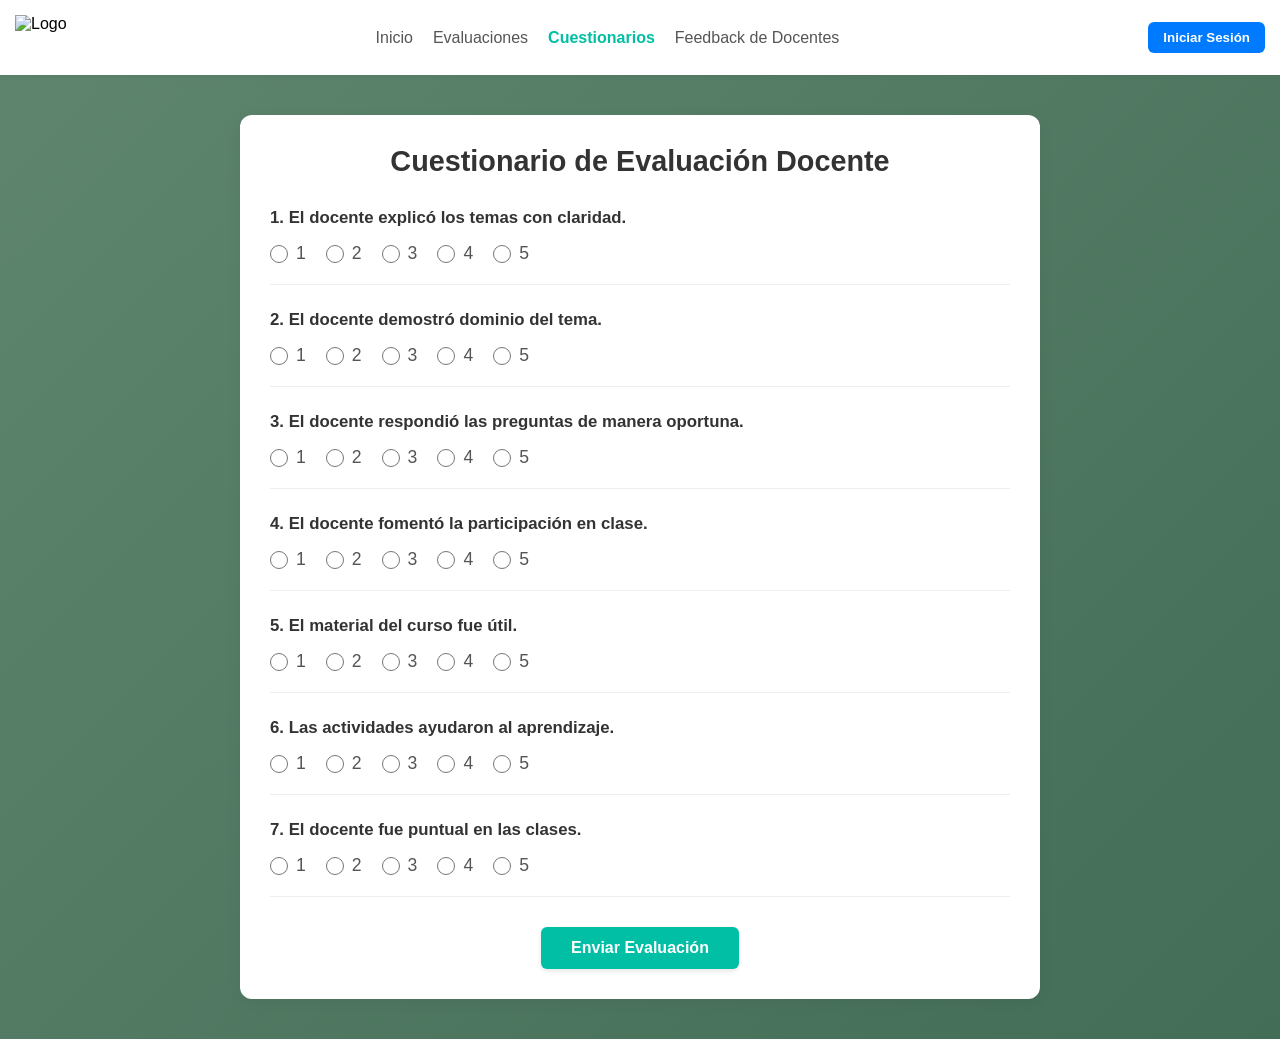
==== cuestionarios.html @ 625b2943 "hasta aqui funciona todo" ====
<!DOCTYPE html>
<html lang="es">
<head>
    <meta charset="UTF-8">
    <meta name="viewport" content="width=device-width, initial-scale=1.0">
    <title>Cuestionario de Evaluación Docente</title>
    <link rel="stylesheet" href="styles.css">
    <style>
        .survey-container {
            max-width: 800px;
            margin: 40px auto;
            background: #fff;
            padding: 30px;
            border-radius: 12px;
            box-shadow: 0 4px 15px rgba(0,0,0,0.05);
            font-family: inherit;
        }
        .survey-title {
            text-align: center;
            color: #333;
            margin-bottom: 30px;
            font-size: 1.8rem;
            font-weight: bold;
        }
        .question-block {
            margin-bottom: 25px;
            padding-bottom: 20px;
            border-bottom: 1px solid #eee;
        }
        .question-text {
            font-size: 1.05rem;
            font-weight: bold;
            color: #333;
            margin-bottom: 15px;
        }
        .options-group {
            display: flex;
            gap: 20px;
            align-items: center;
            flex-wrap: wrap;
        }
        .option-label {
            display: flex;
            align-items: center;
            gap: 8px;
            cursor: pointer;
            font-size: 1.1rem;
            color: #555;
        }
        .option-label input[type="radio"] {
            width: 18px;
            height: 18px;
            accent-color: #00bfa5;
            cursor: pointer;
        }
        .btn-submit-container {
            text-align: center;
            margin-top: 30px;
        }
    </style>
</head>
<body>

    <!-- Tu barra de navegación superior (Mantén la misma que tienes en tus otros archivos) -->
    <header style="background:#fff; padding:15px; box-shadow:0 2px 5px rgba(0,0,0,0.05); display:flex; justify-content:space-between; align-items:center;">
        <div class="logo"><img src="logo.png" alt="Logo" style="height:40px;"></div>
        <nav style="display:flex; gap:20px;">
            <a href="index.html" style="text-decoration:none; color:#555;">Inicio</a>
            <a href="evaluaciones.html" style="text-decoration:none; color:#555;">Evaluaciones</a>
            <a href="cuestionarios.html" style="text-decoration:none; color:#00bfa5; font-weight:bold;">Cuestionarios</a>
            <a href="feedback.html" style="text-decoration:none; color:#555;">Feedback de Docentes</a>
        </nav>
        <button class="btn-login" style="background:#007bff; color:#fff; border:none; padding:8px 15px; border-radius:6px; cursor:pointer;">Iniciar Sesión</button>
    </header>

    <!-- Contenedor del Cuestionario -->
    <main class="survey-container">
        <h1 class="survey-title">Cuestionario de Evaluación Docente</h1>
        
        <form id="evaluation-form">
            <!-- Pregunta 1 -->
            <div class="question-block">
                <p class="question-text">1. El docente explicó los temas con claridad.</p>
                <div class="options-group">
                    <label class="option-label"><input type="radio" name="q1" value="1"> 1</label>
                    <label class="option-label"><input type="radio" name="q1" value="2"> 2</label>
                    <label class="option-label"><input type="radio" name="q1" value="3"> 3</label>
                    <label class="option-label"><input type="radio" name="q1" value="4"> 4</label>
                    <label class="option-label"><input type="radio" name="q1" value="5"> 5</label>
                </div>
            </div>

            <!-- Pregunta 2 -->
            <div class="question-block">
                <p class="question-text">2. El docente demostró dominio del tema.</p>
                <div class="options-group">
                    <label class="option-label"><input type="radio" name="q2" value="1"> 1</label>
                    <label class="option-label"><input type="radio" name="q2" value="2"> 2</label>
                    <label class="option-label"><input type="radio" name="q2" value="3"> 3</label>
                    <label class="option-label"><input type="radio" name="q2" value="4"> 4</label>
                    <label class="option-label"><input type="radio" name="q2" value="5"> 5</label>
                </div>
            </div>

            <!-- Pregunta 3 -->
            <div class="question-block">
                <p class="question-text">3. El docente respondió las preguntas de manera oportuna.</p>
                <div class="options-group">
                    <label class="option-label"><input type="radio" name="q3" value="1"> 1</label>
                    <label class="option-label"><input type="radio" name="q3" value="2"> 2</label>
                    <label class="option-label"><input type="radio" name="q3" value="3"> 3</label>
                    <label class="option-label"><input type="radio" name="q3" value="4"> 4</label>
                    <label class="option-label"><input type="radio" name="q3" value="5"> 5</label>
                </div>
            </div>

            <!-- Pregunta 4 -->
            <div class="question-block">
                <p class="question-text">4. El docente fomentó la participación en clase.</p>
                <div class="options-group">
                    <label class="option-label"><input type="radio" name="q4" value="1"> 1</label>
                    <label class="option-label"><input type="radio" name="q4" value="2"> 2</label>
                    <label class="option-label"><input type="radio" name="q4" value="3"> 3</label>
                    <label class="option-label"><input type="radio" name="q4" value="4"> 4</label>
                    <label class="option-label"><input type="radio" name="q4" value="5"> 5</label>
                </div>
            </div>

            <!-- Pregunta 5 -->
            <div class="question-block">
                <p class="question-text">5. El material del curso fue útil.</p>
                <div class="options-group">
                    <label class="option-label"><input type="radio" name="q5" value="1"> 1</label>
                    <label class="option-label"><input type="radio" name="q5" value="2"> 2</label>
                    <label class="option-label"><input type="radio" name="q5" value="3"> 3</label>
                    <label class="option-label"><input type="radio" name="q5" value="4"> 4</label>
                    <label class="option-label"><input type="radio" name="q5" value="5"> 5</label>
                </div>
            </div>

            <!-- Pregunta 6 -->
            <div class="question-block">
                <p class="question-text">6. Las actividades ayudaron al aprendizaje.</p>
                <div class="options-group">
                    <label class="option-label"><input type="radio" name="q6" value="1"> 1</label>
                    <label class="option-label"><input type="radio" name="q6" value="2"> 2</label>
                    <label class="option-label"><input type="radio" name="q6" value="3"> 3</label>
                    <label class="option-label"><input type="radio" name="q6" value="4"> 4</label>
                    <label class="option-label"><input type="radio" name="q6" value="5"> 5</label>
                </div>
            </div>

            <!-- Pregunta 7 -->
            <div class="question-block">
                <p class="question-text">7. El docente fue puntual en las clases.</p>
                <div class="options-group">
                    <label class="option-label"><input type="radio" name="q7" value="1"> 1</label>
                    <label class="option-label"><input type="radio" name="q7" value="2"> 2</label>
                    <label class="option-label"><input type="radio" name="q7" value="3"> 3</label>
                    <label class="option-label"><input type="radio" name="q7" value="4"> 4</label>
                    <label class="option-label"><input type="radio" name="q7" value="5"> 5</label>
                </div>
            </div>

            <div class="btn-submit-container">
                <button type="submit" style="background:#00bfa5; color:#fff; border:none; padding:12px 30px; font-size:1rem; font-weight:bold; border-radius:6px; cursor:pointer; box-shadow:0 2px 5px rgba(0,0,0,0.1);">Enviar Evaluación</button>
            </div>
        </form>
    </main>

    <!-- Cargar el cliente personalizado que ya reparamos previamente -->
<script src="supabase.js"></script>

<script>
// CREDENCIALES COMPARTIDAS
const SUPABASE_URL = "https://supabase.co"; 
const SUPABASE_ANON_KEY = "eyJhbGciOiJIUzI1NiIsInR5cCI6IkpXVCJ9.eyJpc3MiOiJzdXBhYmFzZSIsInJlZiI6InN2ZXVpb2Z0Z3BpZXlmcHhrdGdsIiwicm9sZSI6ImFub24iLCJpYXQiOjE3ODMyMTY0MTQsImV4cCI6MjA5ODc5MjQxNH0.0vif1E9K403EoKCMdHbPOsQXtkigutEohQMAgkdt5ac";

// Inicializar base de datos
const _supabase = supabase.createClient(SUPABASE_URL, SUPABASE_ANON_KEY);

document.getElementById('evaluation-form').addEventListener('submit', async function(e) {
    e.preventDefault();
    
    // Cambiar estado del botón para feedback visual
    const boton = e.target.querySelector('button[type="submit"]');
    const textoOriginal = boton.innerText;
    boton.innerText = "Enviando...";
    boton.disabled = true;

    // Recopilar los valores marcados (Radio Buttons)
    const respuestas = {
        p1: parseInt(document.querySelector('input[name="q1"]:checked')?.value || 0),
        p2: parseInt(document.querySelector('input[name="q2"]:checked')?.value || 0),
        p3: parseInt(document.querySelector('input[name="q3"]:checked')?.value || 0),
        p4: parseInt(document.querySelector('input[name="q4"]:checked')?.value || 0),
        p5: parseInt(document.querySelector('input[name="q5"]:checked')?.value || 0),
        p6: parseInt(document.querySelector('input[name="q6"]:checked')?.value || 0),
        p7: parseInt(document.querySelector('input[name="q7"]:checked')?.value || 0)
    };

    // Validar que todas las preguntas hayan sido respondidas antes de enviar
    if (Object.values(respuestas).includes(0)) {
        alert("Por favor, responda todas las preguntas antes de enviar el cuestionario.");
        boton.innerText = textoOriginal;
        boton.disabled = false;
        return;
    }

    try {
        // Enviar la información usando el método personalizado de tu supabase.js
        // Como tu supabase.js actual requiere llamar a .select() en cadenas personalizadas,
        // nos aseguramos de estructurar la inserción nativa de datos:
        const response = await fetch(`${SUPABASE_URL}/rest/v1/respuestas_cuestionarios`, {
            method: 'POST',
            headers: {
                'apikey': SUPABASE_ANON_KEY,
                'Authorization': `Bearer ${SUPABASE_ANON_KEY}`,
                'Content-Type': 'application/json',
                'Prefer': 'return=representation'
            },
            body: JSON.stringify(respuestas)
        });

        if (response.ok) {
            alert('¡Muchas gracias! Tu evaluación ha sido registrada exitosamente en Supabase.');
            document.getElementById('evaluation-form').reset(); // Limpiar el cuestionario
        } else {
            const errData = await response.json();
            alert('Error al guardar datos: ' + (errData.message || 'Intente de nuevo.'));
        }
    } catch (error) {
        console.error("Error de red:", error);
        alert('Hubo un problema de conexión al enviar el cuestionario.');
    } finally {
        // Restaurar botón
        boton.innerText = textoOriginal;
        boton.disabled = false;
    }
});
</script>

</body>
</html>
---- styles.css ----
html {
    scroll-behavior: smooth;
}

/* CONFIGURACIÓN GENERAL */
* {
    margin: 0;
    padding: 0;
    box-sizing: border-box;
    font-family: 'Segoe UI', Tahoma, Geneva, Verdana, sans-serif;
}

body {
    background: linear-gradient(135deg, #5f856e 0%, #436d57 100%);
    min-height: 100vh;
    overflow-x: hidden;
}

/* BARRA DE NAVEGACIÓN */
.navbar {
    display: flex;
    justify-content: space-between;
    align-items: center;
    background-color: #ffffff;
    padding: 10px 40px;
    box-shadow: 0 4px 10px rgba(0, 0, 0, 0.1);
}

.logo-container {
    background-color: hsl(216, 11%, 91%); /* Azul corporativo Certus */
    padding: 12px 20px;
    border-radius: 4px;
}

.logo {
    height: 45px;
    display: block;
}

.nav-menu a {
    text-decoration: none;
    color: #333333;
    font-size: 15px;
    margin: 0 15px;
    font-weight: 500;
    transition: color 0.3s;
}

.nav-menu a:hover, .nav-menu a.active {
    color: #002e6e;
    border-bottom: 2px solid #002e6e;
    padding-bottom: 5px;
}

.btn-login {
    background-color: #0070c0;
    color: white;
    text-decoration: none;
    padding: 8px 24px;
    border-radius: 4px;
    font-weight: bold;
    transition: background 0.3s;
}

.btn-login:hover {
    background-color: #005694;
}

/* SECCIÓN PRINCIPAL (HERO) */
.hero-container {
    display: flex;
    max-width: 1300px;
    margin: 50px auto;
    padding: 0 40px;
    align-items: center;
    justify-content: space-between;
    gap: 40px;
}

.hero-content {
    flex: 1;
    max-width: 600px;
    color: #ffffff;
}

.hero-content h1 {
    font-size: 54px;
    font-weight: 700;
    line-height: 1.1;
    margin-bottom: 25px;
    color: #eff0f1; /* Tono oscuro para el título principal */
}

.hero-content p {
    font-size: 16px;
    line-height: 1.6;
    margin-bottom: 40px;
    color: #e0e0e0;
}

/* BOTONES DE ACCESO */
.hero-buttons {
    display: flex;
    flex-direction: column;
    gap: 15px;
    width: fit-content;
}

.btn-primary {
    background-color: #00828a;
    color: white;
    text-decoration: none;
    padding: 12px 30px;
    border-radius: 20px;
    font-weight: 600;
    text-align: center;
    transition: transform 0.2s;
}

.btn-secondary {
    background-color: transparent;
    color: #00828a;
    border: 2px solid #ffffff;
    text-decoration: none;
    padding: 12px 30px;
    border-radius: 20px;
    font-weight: 600;
    text-align: center;
    background-color: rgba(255, 255, 255, 0.9);
    transition: transform 0.2s;
}

.btn-primary:hover, .btn-secondary:hover {
    transform: scale(1.03);
}

/* CONTENEDOR DE LA IMAGEN DERECHA */
.hero-image-container {
    flex: 1;
    display: flex;
    justify-content: center;
}

.card-image {
    background-color: #ffffff;
    padding: 20px;
    border-radius: 24px;
    box-shadow: 0 15px 35px rgba(0, 0, 0, 0.2);
    max-width: 500px;
    width: 100%;
}

.card-image img {
    width: 100%;
    height: auto;
    border-radius: 12px;
    display: block;
    object-fit: cover;
}
/* --- SECCIÓN VISIÓN REPARADA --- */
.vision-section {
    width: 100%;
    /* Fondo degradado suave alineado con tus colores corporativos */
    background: linear-gradient(180deg, #436d57 0%, #f4f6f8 15%, #ffffff 100%);
    padding: 80px 40px;
    box-sizing: border-box;
    clear: both; /* Evita heredar colapsos de elementos flotantes previos */
}

.vision-title {
    color: #002e6e; /* Azul Certus */
    font-size: 36px;
    font-weight: 700;
    margin-bottom: 50px;
    text-align: center;
}

.vision-container {
    display: flex;
    justify-content: center;
    align-items: stretch;
    gap: 40px;
    max-width: 1200px;
    margin: 0 auto;
    width: 100%;
}

/* Tarjeta de texto izquierda */
.vision-card {
    /* Degradado idéntico al de la imagen de referencia */
    background: linear-gradient(135deg, #bbf7d0 0%, #1e293b 70%);
    color: #ffffff;
    flex: 1;
    min-width: 320px;
    padding: 50px;
    border-radius: 24px;
    text-align: left;
    display: flex;
    flex-direction: column;
    justify-content: center;
    box-shadow: 0 10px 30px rgba(0,0,0,0.1);
}




.vision-card h3 {
    font-size: 28px;
    font-weight: 700;
    margin-bottom: 20px;
    color: #ffffff;
}

.vision-card p {
    font-size: 15px;
    line-height: 1.7;
    color: #f1f5f9;
}

/* Contenedor de imagen derecha */
.vision-image {
    flex: 1;
    min-width: 320px;
    display: flex;
    border-radius: 24px;
    overflow: hidden; /* Corta las esquinas de la imagen interior */
    box-shadow: 0 10px 30px rgba(0,0,0,0.1);
}

.vision-image img {
    width: 100%;
    height: 100%;
    max-height: 450px; /* Evita que crezca infinitamente hacia abajo */
    object-fit: cover;
    display: block;
}

/* Ajuste responsivo para celulares y tablets */
@media (max-width: 900px) {
    .vision-container {
        flex-direction: column;
    }
    
    .vision-image img {
        height: 350px;
    }
    
    .vision-section {
        padding: 50px 20px;
    }
}
/* ==========================================
   PÁGINA FEEDBACK DE DOCENTES 
   ========================================== */

/* Contenedor principal con fondo claro para contrastar con el fondo verde */
.feedback-page-container {
    max-width: 1100px;
    margin: 60px auto;
    padding: 30px;
    background-color: #ffffff; /* Fondo blanco para limpiar el verde de atrás */
    border-radius: 16px;
    box-shadow: 0 10px 30px rgba(0, 0, 0, 0.1);
    font-family: 'Segoe UI', Tahoma, Geneva, Verdana, sans-serif;
}

/* Título principal elegante */
.page-title {
    text-align: center;
    color: #032b53; /* Azul CERTUS */
    font-size: 2.2rem;
    font-weight: 700;
    margin-bottom: 50px;
    position: relative;
}

/* Línea decorativa debajo del título */
.page-title::after {
    content: '';
    display: block;
    width: 60px;
    height: 4px;
    background-color: #00c19c; /* Verde CERTUS */
    margin: 10px auto 0 auto;
    border-radius: 2px;
}

/* Lista contenedora */
.teachers-list {
    display: flex;
    flex-direction: column;
    gap: 35px;
}

/* Fila que fuerza al perfil a la izquierda y feedbacks a la derecha */
.teacher-row {
    display: flex;
    flex-direction: row; /* Fuerza la alineación horizontal */
    background-color: #f8fafc; /* Gris ultra claro y limpio */
    border-radius: 12px;
    padding: 25px;
    border: 1px solid #e2e8f0;
    align-items: center;
    gap: 40px;
    transition: transform 0.2s ease, box-shadow 0.2s ease;
}

/* Efecto visual al pasar el mouse por la fila */
.teacher-row:hover {
    transform: translateY(-3px);
    box-shadow: 0 6px 15px rgba(0, 0, 0, 0.05);
}

/* Bloque izquierdo fija del perfil */
.teacher-profile {
    flex: 0 0 220px; /* Ancho fijo para que no se comprima */
    text-align: center;
}

/* Foto de perfil pulida */
.teacher-img {
    width: 140px;
    height: 140px;
    border-radius: 50%;
    object-fit: cover;
    border: 4px solid #00c19c; /* Aro verde CERTUS */
    box-shadow: 0 4px 10px rgba(0, 0, 0, 0.15);
    margin-bottom: 12px;
}

.teacher-profile h3 {
    margin: 8px 0 4px 0;
    color: #032b53;
    font-size: 1.15rem;
    font-weight: 600;
}

.teacher-dept {
    color: #64748b;
    font-size: 0.85rem;
    font-weight: 500;
    text-transform: uppercase;
    letter-spacing: 0.5px;
}

/* Contenedor derecho para los 3 cuadros de feedback */
.feedbacks-container {
    flex: 1; /* Ocupa todo el espacio restante a la derecha */
    display: flex;
    flex-direction: column;
    gap: 12px;
}

/* Cuadros individuales de comentarios con diseño moderno */
.feedback-card {
    background-color: #ffffff;
    border-left: 5px solid #032b53; /* Barra azul de acento */
    padding: 14px 20px;
    border-radius: 6px;
    box-shadow: 0 2px 4px rgba(0, 0, 0, 0.02);
    border-top: 1px solid #edf2f7;
    border-right: 1px solid #edf2f7;
    border-bottom: 1px solid #edf2f7;
    position: relative;
}

/* Ícono decorativo de comillas en cada cuadro */
.feedback-card::before {
    content: '"';
    position: absolute;
    left: 8px;
    top: 5px;
    font-size: 2rem;
    color: #e2e8f0;
    font-family: serif;
    line-height: 1;
}

.feedback-card p {
    margin: 0;
    font-style: italic;
    color: #334155; /* Texto oscuro legible */
    font-size: 0.95rem;
    line-height: 1.5;
    padding-left: 10px;
}

/* Diseño adaptativo para celulares */
@media (max-width: 768px) {
    .teacher-row {
        flex-direction: column; /* Se vuelve vertical en pantallas chicas */
        gap: 20px;
        padding: 20px;
    }
    .teacher-profile {
        flex: none;
    }
}

/* 1. CONTENEDOR PRINCIPAL DE LA SECCIÓN */
.evaluacion-section {
    padding: 60px 40px;
    background-color: #ffffff; /* Fondo blanco para toda la sección */
    font-family: Arial, sans-serif; /* O la fuente que uses en tu proyecto */
}

/* 2. CABECERA (Título, subtítulo y bloque del logo derecho) */
.evaluacion-header-container {
    display: flex;
    justify-content: space-between;
    align-items: flex-start;
    margin-bottom: 40px;
    max-width: 1200px;
    margin-left: auto;
    margin-right: auto;
}

.evaluacion-title-block {
    max-width: 65%;
}

.evaluacion-main-title {
    font-size: 2rem;
    font-weight: bold;
    color: #0b1b3d; /* Azul oscuro del encabezado */
    text-transform: uppercase;
    margin-bottom: 15px;
}

.evaluacion-subtitle {
    font-size: 1rem;
    color: #555555;
    line-height: 1.5;
}

/* Ocultamos el logo circular temporalmente como solicitaste */
.evaluacion-logo-right {
    display: none; 
}

/* 3. MALLA DE TARJETAS (Estructura en 3 columnas) */
.cards-grid {
    display: grid;
    grid-template-columns: repeat(3, 1fr); /* Fuerza 3 columnas simétricas */
    gap: 25px; /* Espacio entre tarjetas */
    max-width: 1200px;
    margin: 0 auto;
}

/* 4. ESTILO BASE PARA TODAS LAS TARJETAS */
.eval-card {
    padding: 30px;
    border-radius: 12px; /* Bordes redondeados suaves */
    display: flex;
    flex-direction: column;
    justify-content: flex-start;
    min-height: 200px; /* Altura mínima uniforme */
}

/* Títulos internos de las tarjetas con sus íconos inline */
.card-title-wrapper {
    display: flex;
    align-items: center;
    justify-content: space-between;
    margin-bottom: 15px;
}

.eval-card h3 {
    font-size: 1.3rem;
    color: #0b1b3d;
    margin: 0;
    font-weight: bold;
}

.card-icon {
    font-size: 1.3rem;
}

.eval-card p {
    font-size: 0.95rem;
    color: #444444;
    line-height: 1.6;
    margin: 0;
}

/* 5. VARIACIONES DE COLOR DE FONDO (Según tu HTML) */
/* Tarjetas con fondo blanco humo / gris ultra claro */
.bg-white {
    background-color: #f4f7fc; 
    border: 1px solid #e2e8f0; /* Borde muy sutil para dar definición */
}

/* Tarjetas con fondo azul pastel claro */
.bg-blue {
    background-color: #e3effa; 
    border: 1px solid #cfe2f5;
}
/* ==========================================
   ESTILOS SECCIÓN DESEMPEÑO DOCENTE
   ========================================== */

.desempeño-section {
    padding: 60px 40px;
    background-color: #ffffff; /* O el color de fondo claro de tu preferencia */
    max-width: 1200px;
    margin: 0 auto;
    font-family: Arial, sans-serif;
}

/* Contenedor flexible dividido en 2 columnas */
.desempeño-container {
    display: flex;
    gap: 50px;
    align-items: flex-start;
    margin-bottom: 50px;
}

/* COLUNA IZQUIERDA */
.desempeño-left {
    flex: 1; /* Ocupa el 50% del espacio */
}

.desempeño-main-title {
    font-size: 2.5rem;
    font-weight: 900;
    color: #0b1b3d; /* Azul oscuro institucional */
    text-transform: uppercase;
    margin-bottom: 20px;
    letter-spacing: -1px;
}

.desempeño-intro {
    font-size: 1rem;
    color: #444444;
    line-height: 1.6;
    margin-bottom: 30px;
}

.desempeño-image-wrapper {
    width: 100%;
    border-radius: 8px;
    overflow: hidden;
}

.desempeño-img {
    width: 100%;
    height: auto;
    display: block;
    object-fit: cover;
}

/* COLUMNA DERECHA (TARJETAS DE PREGUNTAS) */
.desempeño-right {
    flex: 1; /* Ocupa el otro 50% */
    display: flex;
    flex-direction: column;
    gap: 20px; /* Separación vertical entre tarjetas */
}

.faq-card {
    background-color: #f4f7fc; /* Fondo blanco humo sutil */
    border: 1.5px solid #0b1b3d; /* Borde oscuro delgado como la muestra */
    border-radius: 12px; /* Esquinas redondeadas */
    padding: 25px;
}

.faq-card h3 {
    font-size: 1.15rem;
    font-weight: bold;
    color: #0b1b3d;
    margin-top: 0;
    margin-bottom: 12px;
}

.faq-card p {
    font-size: 0.95rem;
    color: #444444;
    line-height: 1.5;
    margin: 0;
}

/* FRASE DESTACADA DEL FINAL */
.desempeño-footer-quote {
    text-align: center;
    margin-top: 60px;
    padding-top: 20px;
}

.desempeño-footer-quote p {
    font-size: 2rem;
    font-weight: bold;
    color: #0b1b3d;
    margin: 0;
}

/* AJUSTE PARA PANTALLAS PEQUEÑAS (MÓVILES) */
@media (max-width: 768px) {
    .desempeño-container {
        flex-direction: column; /* Se apila una columna sobre otra en celulares */
        gap: 30px;
    }
    
    .desempeño-main-title {
        font-size: 2rem;
    }
    
    .desempeño-footer-quote p {
        font-size: 1.4rem;
    }
}
/* Tarjeta del docente adaptada a la referencia */
.teacher-card {
    display: flex;
    align-items: center;
    border: 1px solid #eef2f5;
    border-radius: 12px;
    padding: 30px;
    box-shadow: 0 4px 12px rgba(0,0,0,0.02);
    gap: 40px;
    background: #ffffff;
}

/* Sección de comentarios del bloque derecho */
.feedbacks-section {
    flex-grow: 1;
    display: flex;
    flex-direction: column;
    gap: 12px;
}

/* Cuadro de texto estilizado e idéntico al diseño */
.feedback-bubble {
    background-color: #ffffff;
    border: 1px solid #eef2f5;
    padding: 14px 20px 14px 35px;
    border-radius: 6px;
    font-size: 0.9rem;
    color: #555;
    position: relative;
    font-style: italic; /* Aplica la tipografía en cursiva */
    text-align: left;
    box-shadow: 0 2px 5px rgba(0,0,0,0.01);
}

/* Comilla decorativa estilizada del diseño */
.feedback-bubble::before {
    content: '“';
    color: #ccc;
    font-family: serif;
    font-size: 1.8rem;
    position: absolute;
    left: 12px;
    top: 6px;
    line-height: 1;
}
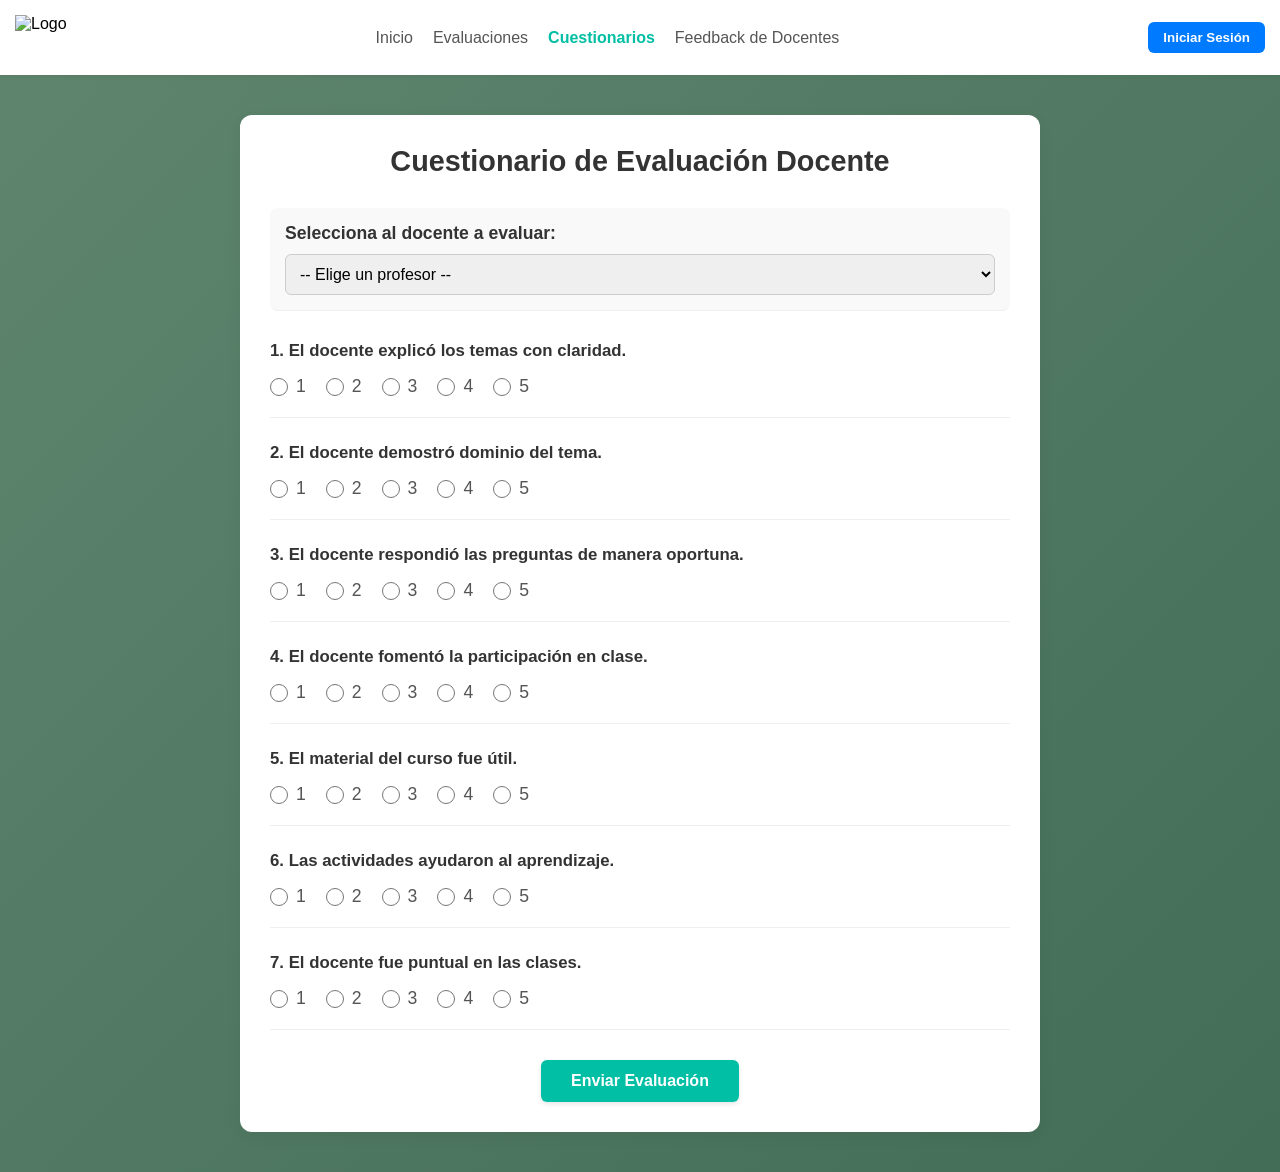
==== commit 022165c7: "1 despues de codigo funcionando" ====
--- a/cuestionarios.html
+++ b/cuestionarios.html
@@ -61,9 +61,9 @@
 </head>
 <body>
 
-    <!-- Tu barra de navegación superior (Mantén la misma que tienes en tus otros archivos) -->
+    <!-- barra de navegación superior  -->
     <header style="background:#fff; padding:15px; box-shadow:0 2px 5px rgba(0,0,0,0.05); display:flex; justify-content:space-between; align-items:center;">
-        <div class="logo"><img src="logo.png" alt="Logo" style="height:40px;"></div>
+        <div class="logo"><img src="Captura de pantalla 2026-06-30 122821.png" alt="Logo" style="height:40px;"></div>
         <nav style="display:flex; gap:20px;">
             <a href="index.html" style="text-decoration:none; color:#555;">Inicio</a>
             <a href="evaluaciones.html" style="text-decoration:none; color:#555;">Evaluaciones</a>
@@ -78,6 +78,18 @@
         <h1 class="survey-title">Cuestionario de Evaluación Docente</h1>
         
         <form id="evaluation-form">
+<!-- INICIO: BLOQUE DE SELECCIÓN DE DOCENTE -->
+<div class="question-block" style="margin-bottom: 30px; background: #f9f9f9; padding: 15px; border-radius: 8px;">
+    <label for="docente" style="font-size: 1.1rem; font-weight: bold; color: #333; display: block; margin-bottom: 10px;">
+        Selecciona al docente a evaluar:
+    </label>
+    <select id="docente" required style="width: 100%; padding: 10px; font-size: 1rem; border: 1px solid #ccc; border-radius: 6px; cursor: pointer;">
+        <option value="">-- Elige un profesor --</option>
+        <option value="Carlos Mendoza">Carlos Mendoza</option>
+        <option value="Ana Rivas">Ana Rivas</option>
+    </select>
+</div>
+
             <!-- Pregunta 1 -->
             <div class="question-block">
                 <p class="question-text">1. El docente explicó los temas con claridad.</p>
@@ -170,26 +182,22 @@
 
     <!-- Cargar el cliente personalizado que ya reparamos previamente -->
 <script src="supabase.js"></script>
-
 <script>
 // CREDENCIALES COMPARTIDAS
-const SUPABASE_URL = "https://supabase.co"; 
+const SUPABASE_URL = "https://sveuioftgpieyfpxktgl.supabase.co"; 
 const SUPABASE_ANON_KEY = "eyJhbGciOiJIUzI1NiIsInR5cCI6IkpXVCJ9.eyJpc3MiOiJzdXBhYmFzZSIsInJlZiI6InN2ZXVpb2Z0Z3BpZXlmcHhrdGdsIiwicm9sZSI6ImFub24iLCJpYXQiOjE3ODMyMTY0MTQsImV4cCI6MjA5ODc5MjQxNH0.0vif1E9K403EoKCMdHbPOsQXtkigutEohQMAgkdt5ac";
-
-// Inicializar base de datos
-const _supabase = supabase.createClient(SUPABASE_URL, SUPABASE_ANON_KEY);
 
 document.getElementById('evaluation-form').addEventListener('submit', async function(e) {
     e.preventDefault();
     
-    // Cambiar estado del botón para feedback visual
     const boton = e.target.querySelector('button[type="submit"]');
     const textoOriginal = boton.innerText;
     boton.innerText = "Enviando...";
     boton.disabled = true;
 
-    // Recopilar los valores marcados (Radio Buttons)
+    // Recopilar los valores de los Radio Buttons
     const respuestas = {
+        docente_nombre: document.getElementById('docente').value,
         p1: parseInt(document.querySelector('input[name="q1"]:checked')?.value || 0),
         p2: parseInt(document.querySelector('input[name="q2"]:checked')?.value || 0),
         p3: parseInt(document.querySelector('input[name="q3"]:checked')?.value || 0),
@@ -199,46 +207,62 @@
         p7: parseInt(document.querySelector('input[name="q7"]:checked')?.value || 0)
     };
 
-    // Validar que todas las preguntas hayan sido respondidas antes de enviar
+    // Validar que todas las preguntas hayan sido contestadas
     if (Object.values(respuestas).includes(0)) {
         alert("Por favor, responda todas las preguntas antes de enviar el cuestionario.");
         boton.innerText = textoOriginal;
         boton.disabled = false;
         return;
     }
-
+    // Validar que todas las preguntas hayan sido contestadas
+if (!respuestas.docente_nombre) {
+    alert("Por favor, seleccione un docente antes de enviar.");
+    boton.innerText = textoOriginal;
+    boton.disabled = false;
+    return;
+}
+
+// Clonamos el objeto sin el nombre para que la validación de ceros funcione bien
+const soloNumeros = { ...respuestas };
+delete soloNumeros.docente_nombre;
+
+if (Object.values(soloNumeros).includes(0)) {
+    alert("Por favor, responda todas las preguntas antes de enviar el cuestionario.");
+    boton.innerText = textoOriginal;
+    boton.disabled = false;
+    return;
+}
     try {
-        // Enviar la información usando el método personalizado de tu supabase.js
-        // Como tu supabase.js actual requiere llamar a .select() en cadenas personalizadas,
-        // nos aseguramos de estructurar la inserción nativa de datos:
+        // Petición nativa directa con todas las cabeceras requeridas por PostgREST
         const response = await fetch(`${SUPABASE_URL}/rest/v1/respuestas_cuestionarios`, {
             method: 'POST',
             headers: {
                 'apikey': SUPABASE_ANON_KEY,
                 'Authorization': `Bearer ${SUPABASE_ANON_KEY}`,
                 'Content-Type': 'application/json',
-                'Prefer': 'return=representation'
+                'Prefer': 'return=minimal' // Indica a Supabase que inserte silenciosamente sin pedir respuesta pesada
             },
             body: JSON.stringify(respuestas)
         });
 
         if (response.ok) {
             alert('¡Muchas gracias! Tu evaluación ha sido registrada exitosamente en Supabase.');
-            document.getElementById('evaluation-form').reset(); // Limpiar el cuestionario
+            document.getElementById('evaluation-form').reset();
         } else {
-            const errData = await response.json();
-            alert('Error al guardar datos: ' + (errData.message || 'Intente de nuevo.'));
+            // Si la base de datos responde un error, intentamos leer el mensaje JSON
+            try {
+                const errData = await response.json();
+                alert('Error en la base de datos: ' + (errData.message || 'Verifique la configuración.'));
+            } catch(jsonErr) {
+                alert('Error al guardar datos (Código de estado HTTP: ' + response.status + ')');
+            }
         }
     } catch (error) {
         console.error("Error de red:", error);
         alert('Hubo un problema de conexión al enviar el cuestionario.');
     } finally {
-        // Restaurar botón
         boton.innerText = textoOriginal;
         boton.disabled = false;
     }
 });
 </script>
-
-</body>
-</html>
